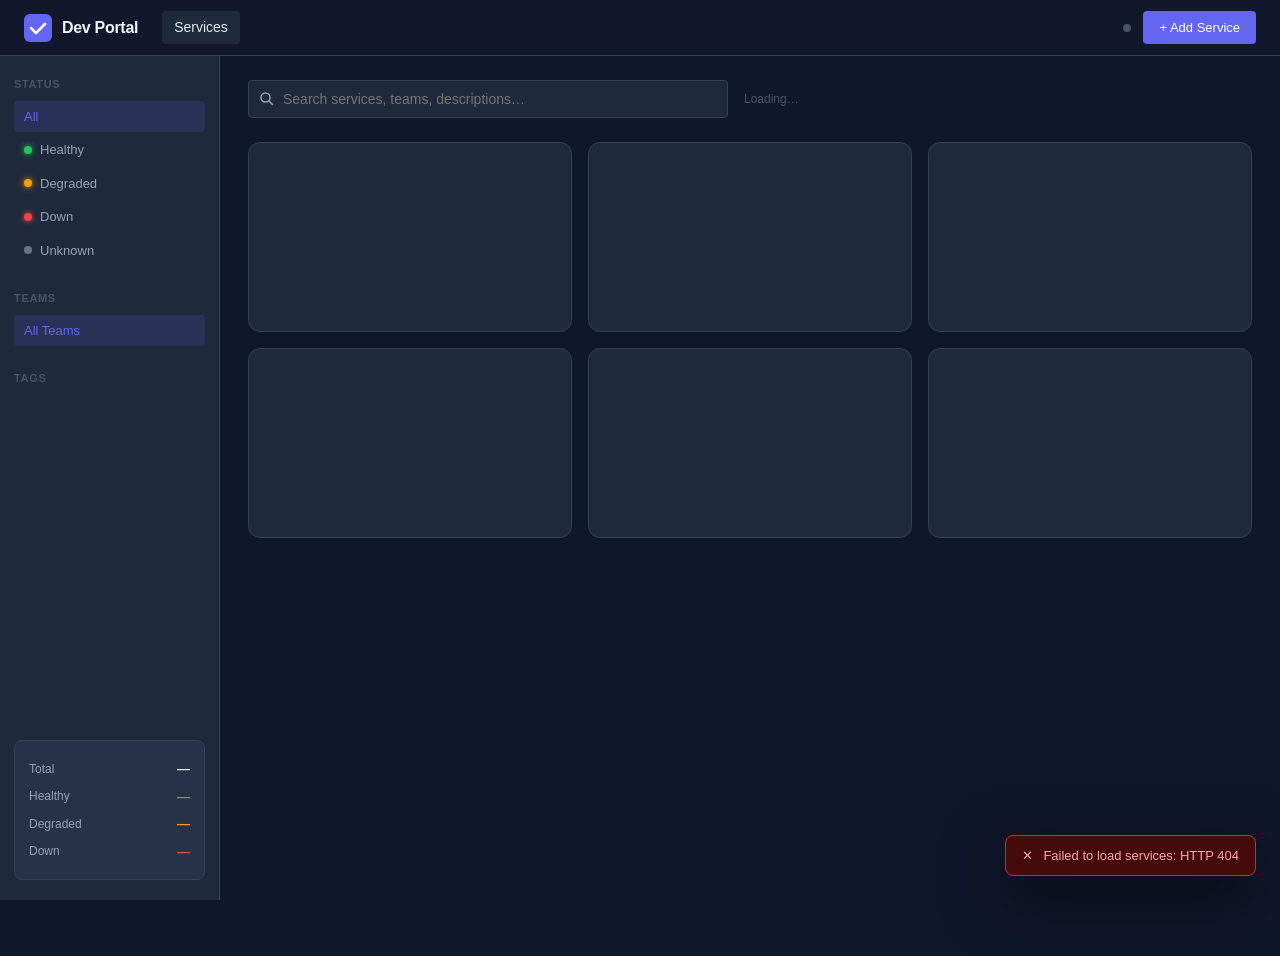
==== frontend/catalog.html @ 06fdc1d4 "feat: add product landing page, move catalog to /catalog - New index.html: full product landing page" ====
<!DOCTYPE html>
<html lang="en">
<head>
  <meta charset="UTF-8" />
  <meta name="viewport" content="width=device-width, initial-scale=1.0" />
  <title>Dev Portal</title>
  <link rel="stylesheet" href="style.css?v=1.0.1" />
</head>
<body>

  <!-- ======= TOP NAV ======= -->
  <header class="topnav">
    <div class="topnav-brand">
      <svg width="28" height="28" viewBox="0 0 28 28" fill="none" xmlns="http://www.w3.org/2000/svg" aria-hidden="true">
        <rect width="28" height="28" rx="6" fill="#6366f1"/>
        <path d="M7 14l5 5 9-9" stroke="#fff" stroke-width="2.5" stroke-linecap="round" stroke-linejoin="round"/>
      </svg>
      <span class="brand-name">Dev Portal</span>
    </div>
    <nav class="topnav-links">
      <a href="#" class="nav-link active">Services</a>
    </nav>
    <div class="topnav-actions">
      <span class="refresh-indicator" id="refreshIndicator" title="Auto-refresh every 30s"></span>
      <button class="btn btn-primary" id="addServiceBtn">+ Add Service</button>
    </div>
  </header>

  <!-- ======= MAIN LAYOUT ======= -->
  <main class="main-layout">

    <!-- SIDEBAR FILTERS -->
    <aside class="sidebar">
      <div class="sidebar-section">
        <h3 class="sidebar-heading">Status</h3>
        <div class="filter-group" id="statusFilters">
          <button class="filter-chip active" data-filter-type="status" data-value="">All</button>
          <button class="filter-chip" data-filter-type="status" data-value="healthy">
            <span class="dot dot-healthy"></span> Healthy
          </button>
          <button class="filter-chip" data-filter-type="status" data-value="degraded">
            <span class="dot dot-degraded"></span> Degraded
          </button>
          <button class="filter-chip" data-filter-type="status" data-value="down">
            <span class="dot dot-down"></span> Down
          </button>
          <button class="filter-chip" data-filter-type="status" data-value="unknown">
            <span class="dot dot-unknown"></span> Unknown
          </button>
        </div>
      </div>

      <div class="sidebar-section">
        <h3 class="sidebar-heading">Teams</h3>
        <div class="filter-group" id="teamFilters">
          <button class="filter-chip active" data-filter-type="team" data-value="">All Teams</button>
          <!-- populated by JS -->
        </div>
      </div>

      <div class="sidebar-section">
        <h3 class="sidebar-heading">Tags</h3>
        <div class="filter-group" id="tagFilters">
          <!-- populated by JS -->
        </div>
      </div>

      <div class="sidebar-stats" id="sidebarStats">
        <div class="stat-row"><span class="stat-label">Total</span><span class="stat-value" id="statTotal">—</span></div>
        <div class="stat-row"><span class="stat-label">Healthy</span><span class="stat-value healthy-text" id="statHealthy">—</span></div>
        <div class="stat-row"><span class="stat-label">Degraded</span><span class="stat-value degraded-text" id="statDegraded">—</span></div>
        <div class="stat-row"><span class="stat-label">Down</span><span class="stat-value down-text" id="statDown">—</span></div>
      </div>
    </aside>

    <!-- CONTENT AREA -->
    <div class="content-area">
      <div class="content-header">
        <div class="search-wrapper">
          <svg class="search-icon" width="16" height="16" viewBox="0 0 16 16" fill="none">
            <circle cx="6.5" cy="6.5" r="4.5" stroke="#9ca3af" stroke-width="1.5"/>
            <path d="M10.5 10.5l3 3" stroke="#9ca3af" stroke-width="1.5" stroke-linecap="round"/>
          </svg>
          <input type="text" id="searchInput" class="search-input" placeholder="Search services, teams, descriptions…" />
        </div>
        <div class="view-meta" id="viewMeta">Loading…</div>
      </div>

      <!-- CARDS GRID -->
      <div class="cards-grid" id="cardsGrid">
        <!-- skeleton while loading -->
        <div class="card-skeleton"></div>
        <div class="card-skeleton"></div>
        <div class="card-skeleton"></div>
        <div class="card-skeleton"></div>
        <div class="card-skeleton"></div>
        <div class="card-skeleton"></div>
      </div>

      <!-- EMPTY STATE -->
      <div class="empty-state hidden" id="emptyState">
        <svg width="48" height="48" viewBox="0 0 48 48" fill="none">
          <rect width="48" height="48" rx="12" fill="#1e293b"/>
          <path d="M16 32l8-16 8 16" stroke="#475569" stroke-width="2" stroke-linecap="round" stroke-linejoin="round"/>
          <circle cx="24" cy="20" r="2" fill="#475569"/>
        </svg>
        <h3>No services found</h3>
        <p id="emptyStateMsg">Try adjusting your search or filters.</p>
        <button class="btn btn-primary" id="emptyAddBtn">Add your first service</button>
      </div>
    </div>
  </main>

  <!-- ======= ADD / EDIT SERVICE MODAL ======= -->
  <div class="modal-overlay hidden" id="serviceModal" role="dialog" aria-modal="true" aria-labelledby="modalTitle">
    <div class="modal">
      <div class="modal-header">
        <h2 class="modal-title" id="modalTitle">Add Service</h2>
        <button class="modal-close" id="modalClose" aria-label="Close">&times;</button>
      </div>
      <form class="modal-form" id="serviceForm" novalidate>
        <input type="hidden" id="formServiceId" />

        <div class="form-row">
          <div class="form-group">
            <label for="formName">Name <span class="required">*</span></label>
            <input type="text" id="formName" name="name" required placeholder="my-service" />
          </div>
          <div class="form-group">
            <label for="formTeam">Team</label>
            <input type="text" id="formTeam" name="team" placeholder="Platform" />
          </div>
        </div>

        <div class="form-group">
          <label for="formDescription">Description</label>
          <textarea id="formDescription" name="description" rows="2" placeholder="What does this service do?"></textarea>
        </div>

        <div class="form-row">
          <div class="form-group">
            <label for="formStatus">Status</label>
            <select id="formStatus" name="status">
              <option value="unknown">Unknown</option>
              <option value="healthy">Healthy</option>
              <option value="degraded">Degraded</option>
              <option value="down">Down</option>
            </select>
          </div>
          <div class="form-group">
            <label for="formTags">Tags <span class="hint">(comma-separated)</span></label>
            <input type="text" id="formTags" name="tags" placeholder="api, critical, python" />
          </div>
        </div>

        <div class="form-group">
          <label for="formStatusUrl">Health Check URL</label>
          <input type="url" id="formStatusUrl" name="status_url" placeholder="https://my-service/health" />
        </div>

        <div class="form-row">
          <div class="form-group">
            <label for="formDocsUrl">Docs URL</label>
            <input type="url" id="formDocsUrl" name="docs_url" placeholder="https://docs.example.com/my-service" />
          </div>
          <div class="form-group">
            <label for="formGithubUrl">GitHub URL</label>
            <input type="url" id="formGithubUrl" name="github_url" placeholder="https://github.com/org/my-service" />
          </div>
        </div>

        <div class="form-group">
          <label for="formDashboardUrl">Dashboard URL</label>
          <input type="url" id="formDashboardUrl" name="dashboard_url" placeholder="https://grafana.example.com/d/..." />
        </div>

        <div class="modal-footer">
          <button type="button" class="btn btn-ghost" id="modalCancel">Cancel</button>
          <button type="button" class="btn btn-danger hidden" id="deleteServiceBtn">Delete</button>
          <button type="submit" class="btn btn-primary" id="saveServiceBtn">Save</button>
        </div>
      </form>
    </div>
  </div>

  <!-- ======= CONFIRM MODAL ======= -->
  <div class="modal-overlay hidden" id="confirmModal" role="dialog" aria-modal="true">
    <div class="modal modal-sm">
      <div class="modal-header">
        <h2 class="modal-title">Confirm Delete</h2>
        <button class="modal-close" id="confirmClose">&times;</button>
      </div>
      <div class="modal-body">
        <p id="confirmMsg">Are you sure you want to delete this service?</p>
      </div>
      <div class="modal-footer">
        <button class="btn btn-ghost" id="confirmCancel">Cancel</button>
        <button class="btn btn-danger" id="confirmOk">Delete</button>
      </div>
    </div>
  </div>

  <!-- ======= TOAST ======= -->
  <div class="toast-container" id="toastContainer"></div>

  <script src="app.js?v=1.0.1"></script>
</body>
</html>
---- frontend/style.css ----
/* =============================================
   Dev Portal — style.css  v1.0.0
   ============================================= */

/* ---- Reset & base ---- */
*, *::before, *::after { box-sizing: border-box; margin: 0; padding: 0; }

:root {
  --color-bg:           #0f172a;
  --color-surface:      #1e293b;
  --color-surface-2:    #263248;
  --color-border:       #334155;
  --color-text:         #e2e8f0;
  --color-text-muted:   #94a3b8;
  --color-text-faint:   #475569;
  --color-primary:      #6366f1;
  --color-primary-hover:#4f46e5;
  --color-danger:       #ef4444;
  --color-danger-hover: #dc2626;

  --color-healthy:      #22c55e;
  --color-degraded:     #f59e0b;
  --color-down:         #ef4444;
  --color-unknown:      #64748b;

  --radius-sm:  4px;
  --radius:     8px;
  --radius-lg:  12px;
  --shadow-card: 0 1px 3px rgba(0,0,0,0.4), 0 1px 2px rgba(0,0,0,0.3);
  --shadow-modal: 0 20px 60px rgba(0,0,0,0.6);
  --transition: 150ms ease;

  --topnav-h: 56px;
  --sidebar-w: 220px;
}

html, body {
  height: 100%;
  background: var(--color-bg);
  color: var(--color-text);
  font-family: -apple-system, BlinkMacSystemFont, "Segoe UI", Roboto, "Helvetica Neue", Arial, sans-serif;
  font-size: 14px;
  line-height: 1.5;
  -webkit-font-smoothing: antialiased;
}

a { color: var(--color-primary); text-decoration: none; }
a:hover { text-decoration: underline; }
button { cursor: pointer; font: inherit; border: none; background: none; }
input, textarea, select {
  font: inherit;
  background: var(--color-surface-2);
  color: var(--color-text);
  border: 1px solid var(--color-border);
  border-radius: var(--radius-sm);
  padding: 7px 10px;
  width: 100%;
  outline: none;
  transition: border-color var(--transition);
}
input:focus, textarea:focus, select:focus {
  border-color: var(--color-primary);
  box-shadow: 0 0 0 3px rgba(99,102,241,0.2);
}
textarea { resize: vertical; }
select { appearance: none; background-image: url("data:image/svg+xml,%3Csvg xmlns='http://www.w3.org/2000/svg' width='12' height='8' viewBox='0 0 12 8'%3E%3Cpath d='M1 1l5 5 5-5' stroke='%2394a3b8' stroke-width='1.5' fill='none' stroke-linecap='round'/%3E%3C/svg%3E"); background-repeat: no-repeat; background-position: right 10px center; padding-right: 28px; }

/* ===================== TOP NAV ===================== */
.topnav {
  position: fixed;
  top: 0; left: 0; right: 0;
  height: var(--topnav-h);
  background: #12172b;
  border-bottom: 1px solid var(--color-border);
  display: flex;
  align-items: center;
  padding: 0 24px;
  gap: 24px;
  z-index: 100;
  backdrop-filter: blur(8px);
}

.topnav-brand { display: flex; align-items: center; gap: 10px; flex-shrink: 0; }
.brand-name { font-size: 16px; font-weight: 700; letter-spacing: -0.3px; color: #f1f5f9; }

.topnav-links { display: flex; gap: 4px; flex: 1; }
.nav-link {
  padding: 6px 12px;
  border-radius: var(--radius-sm);
  color: var(--color-text-muted);
  font-weight: 500;
  transition: color var(--transition), background var(--transition);
}
.nav-link:hover, .nav-link.active {
  color: var(--color-text);
  background: var(--color-surface);
  text-decoration: none;
}

.topnav-actions { display: flex; align-items: center; gap: 12px; }

.refresh-indicator {
  display: inline-block;
  width: 8px; height: 8px;
  border-radius: 50%;
  background: var(--color-text-faint);
  transition: background 0.5s;
}
.refresh-indicator.refreshing {
  background: var(--color-primary);
  animation: pulse 1s ease infinite;
}
@keyframes pulse { 0%,100% { opacity:1; } 50% { opacity:0.4; } }

/* ===================== BUTTONS ===================== */
.btn {
  display: inline-flex;
  align-items: center;
  gap: 6px;
  padding: 7px 16px;
  border-radius: var(--radius-sm);
  font-weight: 500;
  font-size: 13px;
  transition: background var(--transition), opacity var(--transition);
  white-space: nowrap;
}
.btn-primary {
  background: var(--color-primary);
  color: #fff;
}
.btn-primary:hover { background: var(--color-primary-hover); }
.btn-danger {
  background: var(--color-danger);
  color: #fff;
}
.btn-danger:hover { background: var(--color-danger-hover); }
.btn-ghost {
  background: var(--color-surface-2);
  color: var(--color-text-muted);
  border: 1px solid var(--color-border);
}
.btn-ghost:hover { background: var(--color-surface); color: var(--color-text); }
.btn:disabled { opacity: 0.5; cursor: not-allowed; }

/* ===================== LAYOUT ===================== */
.main-layout {
  display: flex;
  margin-top: var(--topnav-h);
  min-height: calc(100vh - var(--topnav-h));
}

/* ===================== SIDEBAR ===================== */
.sidebar {
  width: var(--sidebar-w);
  flex-shrink: 0;
  background: var(--color-surface);
  border-right: 1px solid var(--color-border);
  padding: 20px 14px;
  display: flex;
  flex-direction: column;
  gap: 24px;
  position: sticky;
  top: var(--topnav-h);
  height: calc(100vh - var(--topnav-h));
  overflow-y: auto;
}

.sidebar-heading {
  font-size: 11px;
  font-weight: 600;
  text-transform: uppercase;
  letter-spacing: 0.06em;
  color: var(--color-text-faint);
  margin-bottom: 8px;
}

.filter-group {
  display: flex;
  flex-direction: column;
  gap: 2px;
}

.filter-chip {
  display: flex;
  align-items: center;
  gap: 8px;
  padding: 6px 10px;
  border-radius: var(--radius-sm);
  color: var(--color-text-muted);
  font-size: 13px;
  font-weight: 500;
  transition: background var(--transition), color var(--transition);
  text-align: left;
}
.filter-chip:hover { background: var(--color-surface-2); color: var(--color-text); }
.filter-chip.active { background: rgba(99,102,241,0.15); color: var(--color-primary); }

.dot {
  display: inline-block;
  width: 8px; height: 8px;
  border-radius: 50%;
  flex-shrink: 0;
}
.dot-healthy   { background: var(--color-healthy); box-shadow: 0 0 6px var(--color-healthy); }
.dot-degraded  { background: var(--color-degraded); box-shadow: 0 0 6px var(--color-degraded); }
.dot-down      { background: var(--color-down); box-shadow: 0 0 6px var(--color-down); }
.dot-unknown   { background: var(--color-unknown); }

/* Sidebar stats */
.sidebar-stats {
  margin-top: auto;
  padding: 14px;
  background: var(--color-surface-2);
  border-radius: var(--radius);
  border: 1px solid var(--color-border);
}
.stat-row {
  display: flex;
  justify-content: space-between;
  align-items: center;
  padding: 4px 0;
}
.stat-label { color: var(--color-text-muted); font-size: 12px; }
.stat-value { font-weight: 600; font-size: 13px; }
.healthy-text  { color: var(--color-healthy); }
.degraded-text { color: var(--color-degraded); }
.down-text     { color: var(--color-down); }

/* ===================== CONTENT AREA ===================== */
.content-area {
  flex: 1;
  padding: 24px 28px;
  min-width: 0;
}

.content-header {
  display: flex;
  align-items: center;
  gap: 16px;
  margin-bottom: 24px;
}

.search-wrapper {
  position: relative;
  flex: 1;
  max-width: 480px;
}
.search-icon {
  position: absolute;
  left: 11px; top: 50%;
  transform: translateY(-50%);
  pointer-events: none;
}
.search-input {
  padding-left: 34px;
  height: 38px;
  background: var(--color-surface);
  border-color: var(--color-border);
}

.view-meta {
  font-size: 12px;
  color: var(--color-text-faint);
  white-space: nowrap;
}

/* ===================== CARDS GRID ===================== */
.cards-grid {
  display: grid;
  grid-template-columns: repeat(auto-fill, minmax(300px, 1fr));
  gap: 16px;
}

/* ---- Service card ---- */
.service-card {
  background: var(--color-surface);
  border: 1px solid var(--color-border);
  border-radius: var(--radius-lg);
  padding: 18px 20px;
  display: flex;
  flex-direction: column;
  gap: 10px;
  transition: border-color var(--transition), box-shadow var(--transition), transform var(--transition);
  cursor: pointer;
}
.service-card:hover {
  border-color: var(--color-primary);
  box-shadow: 0 0 0 1px var(--color-primary), var(--shadow-card);
  transform: translateY(-1px);
}

.card-header {
  display: flex;
  align-items: flex-start;
  justify-content: space-between;
  gap: 8px;
}
.card-name {
  font-size: 15px;
  font-weight: 700;
  color: #f1f5f9;
  line-height: 1.3;
}
.card-team {
  font-size: 11px;
  color: var(--color-text-faint);
  margin-top: 2px;
}

.status-badge {
  display: inline-flex;
  align-items: center;
  gap: 5px;
  padding: 3px 9px;
  border-radius: 20px;
  font-size: 11px;
  font-weight: 600;
  text-transform: uppercase;
  letter-spacing: 0.04em;
  flex-shrink: 0;
}
.status-badge.healthy  { background: rgba(34,197,94,0.12);  color: var(--color-healthy); }
.status-badge.degraded { background: rgba(245,158,11,0.12); color: var(--color-degraded); }
.status-badge.down     { background: rgba(239,68,68,0.12);  color: var(--color-down); }
.status-badge.unknown  { background: rgba(100,116,139,0.12);color: var(--color-unknown); }

.card-description {
  font-size: 13px;
  color: var(--color-text-muted);
  line-height: 1.5;
  display: -webkit-box;
  -webkit-line-clamp: 2;
  -webkit-box-orient: vertical;
  overflow: hidden;
}

.card-tags {
  display: flex;
  flex-wrap: wrap;
  gap: 5px;
}
.tag-chip {
  padding: 2px 8px;
  background: rgba(99,102,241,0.12);
  color: #a5b4fc;
  border-radius: 3px;
  font-size: 11px;
  font-weight: 500;
  cursor: pointer;
  transition: background var(--transition);
  border: none;
  font-family: inherit;
}
.tag-chip:hover { background: rgba(99,102,241,0.25); }

.card-links {
  display: flex;
  gap: 6px;
  flex-wrap: wrap;
}
.card-link-btn {
  display: inline-flex;
  align-items: center;
  gap: 5px;
  padding: 4px 9px;
  background: var(--color-surface-2);
  border: 1px solid var(--color-border);
  border-radius: var(--radius-sm);
  color: var(--color-text-muted);
  font-size: 11px;
  font-weight: 500;
  text-decoration: none;
  transition: color var(--transition), border-color var(--transition), background var(--transition);
}
.card-link-btn:hover {
  color: var(--color-text);
  border-color: var(--color-text-faint);
  background: var(--color-surface);
  text-decoration: none;
}

.card-footer {
  display: flex;
  align-items: center;
  justify-content: space-between;
  margin-top: 2px;
}
.card-checked-at {
  font-size: 11px;
  color: var(--color-text-faint);
}
.card-check-btn {
  padding: 3px 9px;
  font-size: 11px;
  background: var(--color-surface-2);
  border: 1px solid var(--color-border);
  border-radius: var(--radius-sm);
  color: var(--color-text-muted);
  font-weight: 500;
  transition: color var(--transition), border-color var(--transition);
}
.card-check-btn:hover { color: var(--color-primary); border-color: var(--color-primary); }
.card-check-btn:disabled { opacity: 0.4; cursor: not-allowed; }

/* Skeleton */
.card-skeleton {
  background: var(--color-surface);
  border: 1px solid var(--color-border);
  border-radius: var(--radius-lg);
  height: 190px;
  animation: shimmer 1.4s infinite linear;
  background: linear-gradient(90deg, var(--color-surface) 25%, var(--color-surface-2) 50%, var(--color-surface) 75%);
  background-size: 400% 100%;
}
@keyframes shimmer { to { background-position: -400% 0; } }

/* Empty state */
.empty-state {
  display: flex;
  flex-direction: column;
  align-items: center;
  gap: 12px;
  padding: 80px 20px;
  text-align: center;
}
.empty-state h3 { font-size: 17px; color: var(--color-text); }
.empty-state p  { color: var(--color-text-muted); max-width: 340px; }

/* ===================== MODALS ===================== */
.modal-overlay {
  position: fixed;
  inset: 0;
  background: rgba(0,0,0,0.65);
  backdrop-filter: blur(4px);
  display: flex;
  align-items: center;
  justify-content: center;
  z-index: 200;
  padding: 20px;
  animation: fadeIn 0.15s ease;
}
@keyframes fadeIn { from { opacity: 0; } to { opacity: 1; } }

.modal {
  background: var(--color-surface);
  border: 1px solid var(--color-border);
  border-radius: var(--radius-lg);
  width: 100%;
  max-width: 600px;
  max-height: 90vh;
  overflow-y: auto;
  box-shadow: var(--shadow-modal);
  animation: slideUp 0.18s ease;
}
.modal-sm { max-width: 400px; }
@keyframes slideUp { from { transform: translateY(12px); opacity: 0; } to { transform: translateY(0); opacity: 1; } }

.modal-header {
  display: flex;
  align-items: center;
  justify-content: space-between;
  padding: 18px 22px 14px;
  border-bottom: 1px solid var(--color-border);
}
.modal-title { font-size: 16px; font-weight: 700; color: #f1f5f9; }
.modal-close {
  width: 28px; height: 28px;
  border-radius: var(--radius-sm);
  color: var(--color-text-muted);
  font-size: 18px;
  line-height: 1;
  display: flex; align-items: center; justify-content: center;
  transition: background var(--transition), color var(--transition);
}
.modal-close:hover { background: var(--color-surface-2); color: var(--color-text); }

.modal-form, .modal-body { padding: 20px 22px; display: flex; flex-direction: column; gap: 14px; }
.modal-body { padding-top: 16px; }
.modal-body p { color: var(--color-text-muted); }

.modal-footer {
  display: flex;
  align-items: center;
  justify-content: flex-end;
  gap: 8px;
  padding: 14px 22px 18px;
  border-top: 1px solid var(--color-border);
}
/* Push delete button to the left */
.modal-footer .btn-danger:not(.hidden) { margin-right: auto; }

.form-row { display: grid; grid-template-columns: 1fr 1fr; gap: 14px; }
.form-group { display: flex; flex-direction: column; gap: 5px; }
.form-group label { font-size: 12px; font-weight: 600; color: var(--color-text-muted); }
.required { color: var(--color-danger); }
.hint { font-weight: 400; color: var(--color-text-faint); }

/* ===================== TOAST ===================== */
.toast-container {
  position: fixed;
  bottom: 24px; right: 24px;
  display: flex;
  flex-direction: column;
  gap: 8px;
  z-index: 999;
}
.toast {
  display: flex;
  align-items: center;
  gap: 10px;
  padding: 10px 16px;
  border-radius: var(--radius);
  font-size: 13px;
  font-weight: 500;
  min-width: 240px;
  max-width: 360px;
  box-shadow: var(--shadow-modal);
  animation: slideInRight 0.2s ease;
}
@keyframes slideInRight { from { transform: translateX(24px); opacity: 0; } to { transform: translateX(0); opacity: 1; } }
.toast.success { background: #14532d; border: 1px solid #16a34a; color: #86efac; }
.toast.error   { background: #450a0a; border: 1px solid #dc2626; color: #fca5a5; }
.toast.info    { background: #1e1b4b; border: 1px solid #6366f1; color: #a5b4fc; }

/* ===================== UTILITIES ===================== */
.hidden { display: none !important; }

/* ===================== RESPONSIVE ===================== */
@media (max-width: 900px) {
  .sidebar { display: none; }
  .content-area { padding: 16px; }
  .form-row { grid-template-columns: 1fr; }
}
@media (max-width: 600px) {
  .topnav { padding: 0 14px; }
  .cards-grid { grid-template-columns: 1fr; }
  .content-header { flex-direction: column; align-items: stretch; }
  .search-wrapper { max-width: 100%; }
}


/* =======================================================
   LANDING PAGE STYLES  (prefixed .landing-*)
   All sections below are exclusively for index.html.
   Catalog app styles above are untouched.
   ======================================================= */

/* ---- Landing base ---- */
.landing-body {
  background: var(--color-bg);
  color: var(--color-text);
  overflow-x: hidden;
}

/* ---- Layout container ---- */
.landing-container {
  max-width: 1120px;
  margin: 0 auto;
  padding: 0 24px;
}
.landing-container-narrow {
  max-width: 860px;
}

/* ===================== LANDING NAV ===================== */
.landing-nav {
  position: fixed;
  top: 0; left: 0; right: 0;
  z-index: 100;
  padding: 0 24px;
  background: rgba(15, 23, 42, 0.7);
  backdrop-filter: blur(16px);
  -webkit-backdrop-filter: blur(16px);
  border-bottom: 1px solid transparent;
  transition: border-color 0.3s ease, background 0.3s ease, box-shadow 0.3s ease;
}
.landing-nav-scrolled {
  background: rgba(15, 23, 42, 0.92);
  border-bottom-color: var(--color-border);
  box-shadow: 0 1px 24px rgba(0,0,0,0.35);
}
.landing-nav-inner {
  max-width: 1120px;
  margin: 0 auto;
  height: 64px;
  display: flex;
  align-items: center;
  gap: 32px;
}

.landing-nav-brand {
  display: flex;
  align-items: center;
  gap: 10px;
  flex-shrink: 0;
  text-decoration: none;
}
.landing-nav-brand:hover { text-decoration: none; }
.landing-brand-name {
  font-size: 16px;
  font-weight: 700;
  letter-spacing: -0.3px;
  color: #f1f5f9;
}

.landing-nav-links {
  display: flex;
  gap: 4px;
  flex: 1;
}
.landing-nav-link {
  padding: 6px 14px;
  border-radius: var(--radius-sm);
  color: var(--color-text-muted);
  font-weight: 500;
  font-size: 14px;
  text-decoration: none;
  transition: color var(--transition), background var(--transition);
}
.landing-nav-link:hover {
  color: var(--color-text);
  background: rgba(255,255,255,0.06);
  text-decoration: none;
}

.landing-nav-actions {
  display: flex;
  align-items: center;
  gap: 10px;
  flex-shrink: 0;
}

/* Hamburger */
.landing-nav-hamburger {
  display: none;
  flex-direction: column;
  justify-content: center;
  gap: 5px;
  width: 36px; height: 36px;
  padding: 6px;
  border-radius: var(--radius-sm);
  flex-shrink: 0;
  transition: background var(--transition);
}
.landing-nav-hamburger:hover { background: rgba(255,255,255,0.06); }
.landing-nav-hamburger span {
  display: block;
  width: 100%; height: 2px;
  background: var(--color-text-muted);
  border-radius: 2px;
  transition: transform 0.25s ease, opacity 0.25s ease;
  transform-origin: center;
}
.landing-nav-hamburger.is-open span:nth-child(1) { transform: translateY(7px) rotate(45deg); }
.landing-nav-hamburger.is-open span:nth-child(2) { opacity: 0; transform: scaleX(0); }
.landing-nav-hamburger.is-open span:nth-child(3) { transform: translateY(-7px) rotate(-45deg); }

/* ===================== LANDING BUTTONS ===================== */
.landing-btn {
  display: inline-flex;
  align-items: center;
  gap: 8px;
  padding: 9px 20px;
  border-radius: var(--radius);
  font-weight: 600;
  font-size: 14px;
  text-decoration: none;
  transition: background 0.2s ease, color 0.2s ease, border-color 0.2s ease, transform 0.15s ease, box-shadow 0.2s ease;
  cursor: pointer;
  border: none;
  white-space: nowrap;
  line-height: 1;
}
.landing-btn:hover { text-decoration: none; }
.landing-btn:active { transform: translateY(1px); }

.landing-btn-primary {
  background: linear-gradient(135deg, #6366f1 0%, #8b5cf6 100%);
  color: #fff;
  box-shadow: 0 0 0 0 rgba(99,102,241,0);
}
.landing-btn-primary:hover {
  background: linear-gradient(135deg, #4f46e5 0%, #7c3aed 100%);
  box-shadow: 0 4px 24px rgba(99,102,241,0.4);
  color: #fff;
}

.landing-btn-ghost {
  background: transparent;
  color: var(--color-text-muted);
  border: 1px solid var(--color-border);
}
.landing-btn-ghost:hover {
  background: rgba(255,255,255,0.05);
  color: var(--color-text);
  border-color: #4b5563;
}

.landing-btn-lg {
  padding: 13px 28px;
  font-size: 15px;
  border-radius: var(--radius-lg);
}

.landing-btn-full { width: 100%; justify-content: center; }

/* ===================== HERO ===================== */
.landing-hero {
  position: relative;
  min-height: 100vh;
  display: flex;
  align-items: center;
  padding: 120px 0 80px;
  overflow: hidden;
}

/* Animated orb background */
.landing-hero-bg {
  position: absolute;
  inset: 0;
  pointer-events: none;
  overflow: hidden;
}
.landing-hero-orb {
  position: absolute;
  border-radius: 50%;
  filter: blur(80px);
  opacity: 0.35;
  animation: orbFloat 14s ease-in-out infinite;
}
.landing-hero-orb-1 {
  width: 600px; height: 600px;
  background: radial-gradient(circle, #6366f1 0%, transparent 70%);
  top: -200px; left: -150px;
  animation-duration: 16s;
}
.landing-hero-orb-2 {
  width: 500px; height: 500px;
  background: radial-gradient(circle, #8b5cf6 0%, transparent 70%);
  top: 100px; right: -100px;
  animation-duration: 20s;
  animation-delay: -5s;
}
.landing-hero-orb-3 {
  width: 400px; height: 400px;
  background: radial-gradient(circle, #06b6d4 0%, transparent 70%);
  bottom: -100px; left: 40%;
  animation-duration: 18s;
  animation-delay: -9s;
  opacity: 0.2;
}
@keyframes orbFloat {
  0%, 100% { transform: translate(0, 0) scale(1); }
  33%       { transform: translate(30px, -40px) scale(1.05); }
  66%       { transform: translate(-20px, 25px) scale(0.96); }
}

.landing-hero-content {
  position: relative;
  z-index: 1;
  display: flex;
  flex-direction: column;
  align-items: center;
  text-align: center;
  gap: 28px;
  width: 100%;
}

.landing-hero-badge {
  display: inline-flex;
  align-items: center;
  gap: 8px;
  padding: 6px 16px 6px 10px;
  background: rgba(99,102,241,0.12);
  border: 1px solid rgba(99,102,241,0.3);
  border-radius: 100px;
  font-size: 13px;
  font-weight: 500;
  color: #a5b4fc;
}
.landing-badge-dot {
  width: 7px; height: 7px;
  border-radius: 50%;
  background: #6366f1;
  box-shadow: 0 0 8px #6366f1;
  animation: badgePulse 2s ease infinite;
}
@keyframes badgePulse {
  0%, 100% { box-shadow: 0 0 4px #6366f1; }
  50%       { box-shadow: 0 0 12px #6366f1, 0 0 20px rgba(99,102,241,0.4); }
}

.landing-hero-heading {
  font-size: clamp(40px, 7vw, 76px);
  font-weight: 800;
  letter-spacing: -0.04em;
  line-height: 1.06;
  color: #f8fafc;
  max-width: 800px;
}
.landing-heading-gradient {
  background: linear-gradient(135deg, #6366f1 0%, #8b5cf6 40%, #06b6d4 100%);
  -webkit-background-clip: text;
  background-clip: text;
  -webkit-text-fill-color: transparent;
}

.landing-hero-subtext {
  font-size: clamp(15px, 2.2vw, 19px);
  color: var(--color-text-muted);
  max-width: 580px;
  line-height: 1.65;
}

.landing-hero-ctas {
  display: flex;
  gap: 14px;
  flex-wrap: wrap;
  justify-content: center;
}

/* ---- Browser mockup ---- */
.landing-mockup-wrap {
  position: relative;
  width: 100%;
  max-width: 900px;
  margin-top: 20px;
  animation: mockupFloat 6s ease-in-out infinite;
}
@keyframes mockupFloat {
  0%, 100% { transform: translateY(0); }
  50%       { transform: translateY(-10px); }
}

.landing-mockup-glow {
  position: absolute;
  inset: -40px -60px;
  background: radial-gradient(ellipse at 50% 50%, rgba(99,102,241,0.22) 0%, transparent 70%);
  pointer-events: none;
  z-index: 0;
}

.landing-browser {
  position: relative;
  z-index: 1;
  background: var(--color-surface);
  border: 1px solid var(--color-border);
  border-radius: 12px;
  overflow: hidden;
  box-shadow: 0 32px 80px rgba(0,0,0,0.6), 0 0 0 1px rgba(255,255,255,0.06);
}

.landing-browser-chrome {
  display: flex;
  align-items: center;
  gap: 10px;
  padding: 10px 16px;
  background: #12172b;
  border-bottom: 1px solid var(--color-border);
}
.landing-browser-dots { display: flex; gap: 6px; }
.browser-dot {
  width: 10px; height: 10px;
  border-radius: 50%;
}
.browser-dot-red   { background: #ff5f57; }
.browser-dot-amber { background: #febc2e; }
.browser-dot-green { background: #28c840; }

.landing-browser-url {
  display: flex;
  align-items: center;
  gap: 6px;
  flex: 1;
  background: rgba(255,255,255,0.05);
  border: 1px solid var(--color-border);
  border-radius: 6px;
  padding: 4px 10px;
  font-size: 11px;
  color: var(--color-text-faint);
  max-width: 360px;
  margin: 0 auto;
  white-space: nowrap;
  overflow: hidden;
  text-overflow: ellipsis;
}

.landing-browser-body { padding: 0; }

/* ---- Mock app inside browser ---- */
.mock-topnav {
  display: flex;
  align-items: center;
  justify-content: space-between;
  padding: 8px 14px;
  background: #12172b;
  border-bottom: 1px solid var(--color-border);
  gap: 12px;
}
.mock-topnav-brand { display: flex; align-items: center; gap: 8px; }
.mock-logo-sq {
  width: 18px; height: 18px;
  border-radius: 4px;
  background: #6366f1;
  flex-shrink: 0;
}
.mock-brand-label { font-size: 12px; font-weight: 700; color: #f1f5f9; }
.mock-topnav-right { display: flex; align-items: center; gap: 10px; }
.mock-refresh-dot {
  width: 6px; height: 6px;
  border-radius: 50%;
  background: var(--color-text-faint);
}
.mock-btn-sm {
  padding: 3px 10px;
  background: #6366f1;
  color: #fff;
  border-radius: 4px;
  font-size: 10px;
  font-weight: 600;
}

.mock-layout {
  display: flex;
  min-height: 320px;
}
.mock-sidebar {
  width: 130px;
  flex-shrink: 0;
  background: var(--color-surface);
  border-right: 1px solid var(--color-border);
  padding: 10px 8px;
  display: flex;
  flex-direction: column;
  gap: 2px;
}
.mock-sidebar-heading {
  font-size: 9px;
  font-weight: 700;
  text-transform: uppercase;
  letter-spacing: 0.08em;
  color: var(--color-text-faint);
  margin: 4px 4px 6px;
}
.mock-filter {
  display: flex;
  align-items: center;
  gap: 5px;
  padding: 4px 6px;
  border-radius: 4px;
  font-size: 10px;
  color: var(--color-text-muted);
}
.mock-filter-active {
  background: rgba(99,102,241,0.15);
  color: var(--color-primary);
}
.mock-dot {
  width: 6px; height: 6px;
  border-radius: 50%;
  flex-shrink: 0;
}
.mock-dot-green { background: var(--color-healthy); box-shadow: 0 0 4px var(--color-healthy); }
.mock-dot-amber { background: var(--color-degraded); box-shadow: 0 0 4px var(--color-degraded); }
.mock-dot-red   { background: var(--color-down); box-shadow: 0 0 4px var(--color-down); }

.mock-stats {
  margin-top: auto;
  padding: 8px 6px;
  background: var(--color-surface-2);
  border-radius: 6px;
  border: 1px solid var(--color-border);
  display: flex;
  flex-direction: column;
  gap: 3px;
}
.mock-stat-row {
  display: flex;
  justify-content: space-between;
  font-size: 9px;
  color: var(--color-text-muted);
}
.mock-stat-val { font-weight: 700; color: var(--color-text); }
.mock-stat-green { color: var(--color-healthy); }
.mock-stat-amber { color: var(--color-degraded); }
.mock-stat-red   { color: var(--color-down); }

.mock-content {
  flex: 1;
  padding: 10px 12px;
  min-width: 0;
  overflow: hidden;
}
.mock-search-bar {
  height: 26px;
  background: var(--color-surface-2);
  border: 1px solid var(--color-border);
  border-radius: 6px;
  margin-bottom: 10px;
  max-width: 300px;
}

.mock-cards-grid {
  display: grid;
  grid-template-columns: repeat(3, 1fr);
  gap: 8px;
}

.mock-card {
  background: #263248;
  border: 1px solid var(--color-border);
  border-radius: 8px;
  padding: 10px 10px 8px;
  display: flex;
  flex-direction: column;
  gap: 6px;
}
.mock-card-header {
  display: flex;
  align-items: flex-start;
  justify-content: space-between;
  gap: 4px;
}
.mock-card-name { font-size: 10px; font-weight: 700; color: #f1f5f9; line-height: 1.2; }
.mock-card-team { font-size: 9px; color: var(--color-text-faint); margin-top: 1px; }
.mock-card-desc {
  font-size: 9px;
  color: var(--color-text-muted);
  line-height: 1.4;
  display: -webkit-box;
  -webkit-line-clamp: 2;
  -webkit-box-orient: vertical;
  overflow: hidden;
}

.mock-badge {
  padding: 2px 5px;
  border-radius: 10px;
  font-size: 8px;
  font-weight: 700;
  text-transform: uppercase;
  letter-spacing: 0.04em;
  white-space: nowrap;
  flex-shrink: 0;
}
.mock-badge-healthy  { background: rgba(34,197,94,0.15);  color: var(--color-healthy); }
.mock-badge-degraded { background: rgba(245,158,11,0.15); color: var(--color-degraded); }
.mock-badge-down     { background: rgba(239,68,68,0.15);  color: var(--color-down); }

.mock-card-tags { display: flex; gap: 3px; flex-wrap: wrap; }
.mock-tag {
  padding: 1px 5px;
  background: rgba(99,102,241,0.15);
  color: #a5b4fc;
  border-radius: 3px;
  font-size: 8px;
  font-weight: 500;
}

.mock-card-links { display: flex; gap: 3px; flex-wrap: wrap; }
.mock-link-btn {
  padding: 2px 5px;
  background: var(--color-surface);
  border: 1px solid var(--color-border);
  border-radius: 3px;
  font-size: 8px;
  color: var(--color-text-muted);
}

/* ===================== STATS BAR ===================== */
.landing-stats-bar {
  padding: 40px 0;
  border-top: 1px solid var(--color-border);
  border-bottom: 1px solid var(--color-border);
  background: rgba(30, 41, 59, 0.5);
}
.landing-stats-label {
  text-align: center;
  font-size: 12px;
  font-weight: 600;
  text-transform: uppercase;
  letter-spacing: 0.1em;
  color: var(--color-text-faint);
  margin-bottom: 28px;
}
.landing-stats-grid {
  display: flex;
  align-items: center;
  justify-content: center;
  gap: 0;
  flex-wrap: wrap;
}
.landing-stat {
  display: flex;
  flex-direction: column;
  align-items: center;
  gap: 4px;
  padding: 0 40px;
}
.landing-stat-value {
  font-size: 32px;
  font-weight: 800;
  letter-spacing: -0.03em;
  background: linear-gradient(135deg, #e2e8f0 0%, #94a3b8 100%);
  -webkit-background-clip: text;
  background-clip: text;
  -webkit-text-fill-color: transparent;
}
.landing-stat-desc {
  font-size: 12px;
  color: var(--color-text-faint);
  text-align: center;
  max-width: 140px;
}
.landing-stat-divider {
  width: 1px;
  height: 44px;
  background: var(--color-border);
  flex-shrink: 0;
}

/* ===================== SECTION SHARED ===================== */
.landing-section {
  padding: 96px 0;
}
.landing-section-alt {
  background: rgba(30, 41, 59, 0.4);
  border-top: 1px solid var(--color-border);
  border-bottom: 1px solid var(--color-border);
}

.landing-section-header {
  text-align: center;
  margin-bottom: 56px;
  display: flex;
  flex-direction: column;
  align-items: center;
  gap: 14px;
}
.landing-section-eyebrow {
  font-size: 12px;
  font-weight: 700;
  text-transform: uppercase;
  letter-spacing: 0.12em;
  color: var(--color-primary);
}
.landing-section-heading {
  font-size: clamp(28px, 4vw, 42px);
  font-weight: 800;
  letter-spacing: -0.03em;
  line-height: 1.15;
  color: #f8fafc;
}
.landing-section-subtext {
  font-size: 16px;
  color: var(--color-text-muted);
  max-width: 500px;
  line-height: 1.6;
}

/* ===================== FEATURES GRID ===================== */
.landing-features-grid {
  display: grid;
  grid-template-columns: repeat(3, 1fr);
  gap: 20px;
}

.landing-feature-card {
  background: var(--color-surface);
  border: 1px solid var(--color-border);
  border-radius: var(--radius-lg);
  padding: 28px 26px;
  display: flex;
  flex-direction: column;
  gap: 14px;
  transition: border-color 0.25s ease, transform 0.25s ease, box-shadow 0.25s ease;
}
.landing-feature-card:hover {
  border-color: rgba(99,102,241,0.5);
  transform: translateY(-4px);
  box-shadow: 0 12px 40px rgba(0,0,0,0.3), 0 0 0 1px rgba(99,102,241,0.2);
}

.landing-feature-icon {
  width: 46px; height: 46px;
  border-radius: 10px;
  display: flex;
  align-items: center;
  justify-content: center;
  flex-shrink: 0;
}
.landing-icon-indigo { background: rgba(99,102,241,0.15); color: #818cf8; }
.landing-icon-green  { background: rgba(34,197,94,0.12);  color: #4ade80; }
.landing-icon-violet { background: rgba(139,92,246,0.15); color: #c084fc; }
.landing-icon-cyan   { background: rgba(6,182,212,0.12);  color: #22d3ee; }
.landing-icon-amber  { background: rgba(245,158,11,0.12); color: #fbbf24; }
.landing-icon-rose   { background: rgba(244,63,94,0.12);  color: #fb7185; }

.landing-feature-title {
  font-size: 16px;
  font-weight: 700;
  color: #f1f5f9;
}
.landing-feature-desc {
  font-size: 14px;
  color: var(--color-text-muted);
  line-height: 1.65;
}

/* ===================== HOW IT WORKS STEPS ===================== */
.landing-steps {
  display: flex;
  flex-direction: column;
  align-items: center;
  gap: 0;
  max-width: 700px;
  margin: 0 auto;
}

.landing-step {
  display: grid;
  grid-template-columns: 80px 1fr;
  gap: 24px;
  width: 100%;
  align-items: start;
}

.landing-step-number {
  font-size: 48px;
  font-weight: 900;
  letter-spacing: -0.04em;
  color: rgba(99,102,241,0.18);
  line-height: 1;
  text-align: right;
  padding-top: 4px;
  font-variant-numeric: tabular-nums;
}

.landing-step-content {
  padding-bottom: 8px;
}

.landing-step-icon {
  width: 44px; height: 44px;
  background: rgba(99,102,241,0.12);
  border: 1px solid rgba(99,102,241,0.25);
  border-radius: 10px;
  display: flex;
  align-items: center;
  justify-content: center;
  color: #818cf8;
  margin-bottom: 14px;
}

.landing-step-title {
  font-size: 20px;
  font-weight: 700;
  color: #f1f5f9;
  margin-bottom: 8px;
}
.landing-step-desc {
  font-size: 15px;
  color: var(--color-text-muted);
  line-height: 1.7;
}

.landing-step-connector {
  display: flex;
  justify-content: center;
  margin-left: 64px;
  width: 100%;
  padding: 8px 0;
}

/* ===================== COMPARISON TABLE ===================== */
.landing-comparison-table {
  background: var(--color-surface);
  border: 1px solid var(--color-border);
  border-radius: var(--radius-lg);
  overflow: hidden;
}

.landing-comparison-header {
  display: grid;
  grid-template-columns: 1fr 1fr 1fr;
  background: #12172b;
  border-bottom: 1px solid var(--color-border);
}
.landing-comp-col-label {
  padding: 14px 20px;
  font-size: 11px;
  font-weight: 700;
  text-transform: uppercase;
  letter-spacing: 0.08em;
  color: var(--color-text-faint);
}
.landing-comp-col {
  padding: 14px 20px;
  display: flex;
  align-items: center;
}
.landing-comp-product-label {
  display: flex;
  align-items: center;
  gap: 7px;
  font-size: 13px;
  font-weight: 700;
  color: var(--color-text-muted);
}
.landing-comp-ours { color: #a5b4fc; }

.landing-comparison-row {
  display: grid;
  grid-template-columns: 1fr 1fr 1fr;
  border-bottom: 1px solid var(--color-border);
}
.landing-comparison-row:last-child { border-bottom: none; }
.landing-comparison-row-alt { background: rgba(255,255,255,0.02); }

.landing-comp-feature {
  padding: 14px 20px;
  font-size: 13px;
  font-weight: 600;
  color: var(--color-text);
  display: flex;
  align-items: center;
}
.landing-comp-cell {
  padding: 14px 20px;
  font-size: 13px;
  display: flex;
  align-items: center;
  gap: 8px;
}
.landing-comp-cell-good    { color: var(--color-healthy); }
.landing-comp-cell-bad     { color: var(--color-text-faint); }
.landing-comp-cell-neutral { color: var(--color-degraded); }

.landing-comp-icon {
  font-size: 13px;
  font-weight: 800;
  flex-shrink: 0;
  width: 18px; height: 18px;
  display: inline-flex;
  align-items: center;
  justify-content: center;
  border-radius: 50%;
}
.landing-comp-check {
  background: rgba(34,197,94,0.15);
  color: var(--color-healthy);
}
.landing-comp-x {
  background: rgba(239,68,68,0.1);
  color: rgba(239,68,68,0.6);
}
.landing-comp-neutral {
  background: rgba(245,158,11,0.12);
  color: var(--color-degraded);
}

/* ===================== PRICING ===================== */
.landing-pricing-grid {
  display: grid;
  grid-template-columns: repeat(3, 1fr);
  gap: 20px;
  align-items: start;
}

.landing-pricing-card {
  position: relative;
  background: var(--color-surface);
  border: 1px solid var(--color-border);
  border-radius: var(--radius-lg);
  padding: 28px 26px 26px;
  display: flex;
  flex-direction: column;
  gap: 20px;
  transition: border-color 0.25s ease, box-shadow 0.25s ease;
}
.landing-pricing-card:hover {
  border-color: rgba(99,102,241,0.35);
}

.landing-pricing-card-featured {
  border-color: rgba(99,102,241,0.5);
  background: linear-gradient(180deg, rgba(99,102,241,0.07) 0%, var(--color-surface) 60%);
  box-shadow: 0 0 0 1px rgba(99,102,241,0.3), 0 16px 48px rgba(99,102,241,0.15);
}

.landing-pricing-popular {
  position: absolute;
  top: -12px;
  left: 50%;
  transform: translateX(-50%);
  background: linear-gradient(135deg, #6366f1, #8b5cf6);
  color: #fff;
  font-size: 11px;
  font-weight: 700;
  letter-spacing: 0.06em;
  text-transform: uppercase;
  padding: 4px 14px;
  border-radius: 100px;
  white-space: nowrap;
}

.landing-pricing-tier {
  font-size: 14px;
  font-weight: 700;
  color: var(--color-text-muted);
  text-transform: uppercase;
  letter-spacing: 0.08em;
}

.landing-pricing-price {
  display: flex;
  align-items: baseline;
  gap: 6px;
}
.landing-price-amount {
  font-size: 42px;
  font-weight: 800;
  letter-spacing: -0.04em;
  color: #f8fafc;
}
.landing-price-period {
  font-size: 14px;
  color: var(--color-text-faint);
}

.landing-pricing-tagline {
  font-size: 13px;
  color: var(--color-text-muted);
  line-height: 1.5;
  margin-top: -10px;
}

.landing-pricing-features {
  list-style: none;
  display: flex;
  flex-direction: column;
  gap: 10px;
  flex: 1;
}
.landing-pricing-features li {
  display: flex;
  align-items: center;
  gap: 10px;
  font-size: 13px;
  color: var(--color-text);
}
.pricing-check {
  color: var(--color-healthy);
  font-weight: 700;
  font-size: 13px;
  flex-shrink: 0;
  width: 16px;
}
.pricing-x {
  color: var(--color-text-faint);
  font-weight: 700;
  font-size: 13px;
  flex-shrink: 0;
  width: 16px;
}
.landing-pricing-features li:has(.pricing-x) {
  color: var(--color-text-faint);
}

/* ===================== CTA SECTION ===================== */
.landing-cta-section {
  position: relative;
  padding: 100px 0;
  overflow: hidden;
  text-align: center;
  border-top: 1px solid var(--color-border);
}
.landing-cta-bg {
  position: absolute;
  inset: 0;
  pointer-events: none;
}
.landing-cta-orb {
  position: absolute;
  border-radius: 50%;
  filter: blur(70px);
  opacity: 0.25;
}
.landing-cta-orb-1 {
  width: 500px; height: 500px;
  background: radial-gradient(circle, #6366f1, transparent 70%);
  top: -150px; left: -100px;
}
.landing-cta-orb-2 {
  width: 400px; height: 400px;
  background: radial-gradient(circle, #8b5cf6, transparent 70%);
  bottom: -100px; right: -80px;
}

.landing-cta-content {
  position: relative;
  z-index: 1;
  display: flex;
  flex-direction: column;
  align-items: center;
  gap: 20px;
}
.landing-cta-heading {
  font-size: clamp(26px, 3.5vw, 40px);
  font-weight: 800;
  letter-spacing: -0.03em;
  color: #f8fafc;
  max-width: 600px;
  line-height: 1.2;
}
.landing-cta-subtext {
  font-size: 16px;
  color: var(--color-text-muted);
  max-width: 440px;
  line-height: 1.6;
}
.landing-cta-actions {
  display: flex;
  gap: 12px;
  flex-wrap: wrap;
  justify-content: center;
  margin-top: 8px;
}

/* ===================== FOOTER ===================== */
.landing-footer {
  background: #0a1020;
  border-top: 1px solid var(--color-border);
  padding: 56px 0 32px;
}
.landing-footer-top {
  display: grid;
  grid-template-columns: 1fr 2fr;
  gap: 48px;
  margin-bottom: 48px;
}
.landing-footer-brand {
  display: flex;
  flex-direction: column;
  gap: 14px;
}
.landing-footer-tagline {
  font-size: 13px;
  color: var(--color-text-faint);
  line-height: 1.65;
  max-width: 280px;
}

.landing-footer-links {
  display: grid;
  grid-template-columns: repeat(3, 1fr);
  gap: 24px;
}
.landing-footer-col {
  display: flex;
  flex-direction: column;
  gap: 10px;
}
.landing-footer-col-title {
  font-size: 12px;
  font-weight: 700;
  text-transform: uppercase;
  letter-spacing: 0.08em;
  color: var(--color-text-muted);
  margin-bottom: 4px;
}
.landing-footer-link {
  font-size: 13px;
  color: var(--color-text-faint);
  text-decoration: none;
  transition: color var(--transition);
}
.landing-footer-link:hover {
  color: var(--color-text-muted);
  text-decoration: none;
}

.landing-footer-bottom {
  display: flex;
  align-items: center;
  justify-content: space-between;
  padding-top: 28px;
  border-top: 1px solid rgba(51,65,85,0.5);
  flex-wrap: wrap;
  gap: 8px;
}
.landing-footer-copy {
  font-size: 12px;
  color: var(--color-text-faint);
}
.landing-footer-made {
  font-size: 12px;
  color: rgba(71,85,105,0.7);
}

/* ===================== SCROLL REVEAL ===================== */
.reveal {
  opacity: 0;
  transform: translateY(28px);
  transition: opacity 0.6s ease, transform 0.6s ease;
}
.reveal.revealed {
  opacity: 1;
  transform: translateY(0);
}

/* ===================== LANDING RESPONSIVE ===================== */
@media (max-width: 1024px) {
  .landing-features-grid { grid-template-columns: repeat(2, 1fr); }
  .landing-pricing-grid  { grid-template-columns: 1fr; max-width: 480px; margin: 0 auto; }
  .landing-comparison-header,
  .landing-comparison-row { grid-template-columns: 1fr 1fr 1fr; }
}

@media (max-width: 768px) {
  .landing-nav-links   { display: none; position: absolute; top: 64px; left: 0; right: 0;
                          background: rgba(15,23,42,0.97); border-bottom: 1px solid var(--color-border);
                          flex-direction: column; padding: 12px 20px 16px; gap: 2px; z-index: 99; }
  .landing-nav-links.landing-nav-links-open { display: flex; }
  .landing-nav-link    { padding: 10px 12px; font-size: 15px; border-radius: var(--radius-sm); }
  .landing-nav-hamburger { display: flex; margin-left: auto; }
  .landing-nav-actions { gap: 8px; }
  .landing-nav-actions .landing-btn:first-child { display: none; }

  .landing-hero { padding: 100px 0 60px; min-height: auto; }
  .landing-hero-heading { font-size: 38px; }
  .landing-hero-subtext { font-size: 15px; }

  .landing-stats-grid  { gap: 0; }
  .landing-stat        { padding: 16px 20px; }
  .landing-stat-divider { display: none; }

  .landing-features-grid { grid-template-columns: 1fr; }

  .landing-step { grid-template-columns: 56px 1fr; gap: 16px; }
  .landing-step-number { font-size: 36px; }
  .landing-step-connector { margin-left: 47px; }

  .landing-comparison-header,
  .landing-comparison-row { grid-template-columns: 40% 1fr 1fr; }
  .landing-comp-feature,
  .landing-comp-col-label { font-size: 12px; padding: 12px 12px; }
  .landing-comp-cell,
  .landing-comp-col { font-size: 12px; padding: 12px 12px; }

  .landing-footer-top   { grid-template-columns: 1fr; gap: 32px; }
  .landing-footer-links { grid-template-columns: repeat(2, 1fr); }
  .landing-footer-bottom { flex-direction: column; align-items: flex-start; }

  .landing-section { padding: 72px 0; }

  .mock-sidebar { display: none; }
  .mock-cards-grid { grid-template-columns: repeat(2, 1fr); }
}

@media (max-width: 540px) {
  .landing-container { padding: 0 16px; }
  .landing-hero-heading { font-size: 32px; }
  .landing-hero-ctas { flex-direction: column; align-items: stretch; }
  .landing-hero-ctas .landing-btn { justify-content: center; }
  .landing-stats-grid { flex-direction: column; align-items: center; }
  .landing-stat { padding: 12px 0; }
  .landing-features-grid { gap: 14px; }
  .landing-feature-card { padding: 22px 18px; }
  .landing-step { grid-template-columns: 1fr; }
  .landing-step-number { display: none; }
  .landing-step-connector { margin-left: 22px; }
  .landing-comp-col-label { display: none; }
  .landing-comparison-header,
  .landing-comparison-row { grid-template-columns: 1fr 1fr; }
  .landing-comp-feature { display: none; }
  .landing-comp-cell, .landing-comp-col { padding: 10px 14px; font-size: 12px; }
  .landing-footer-links { grid-template-columns: 1fr; }
  .landing-pricing-grid { max-width: 100%; }
  .mock-cards-grid { grid-template-columns: 1fr; }
  .landing-cta-actions { flex-direction: column; align-items: stretch; }
  .landing-cta-actions .landing-btn { justify-content: center; }
}
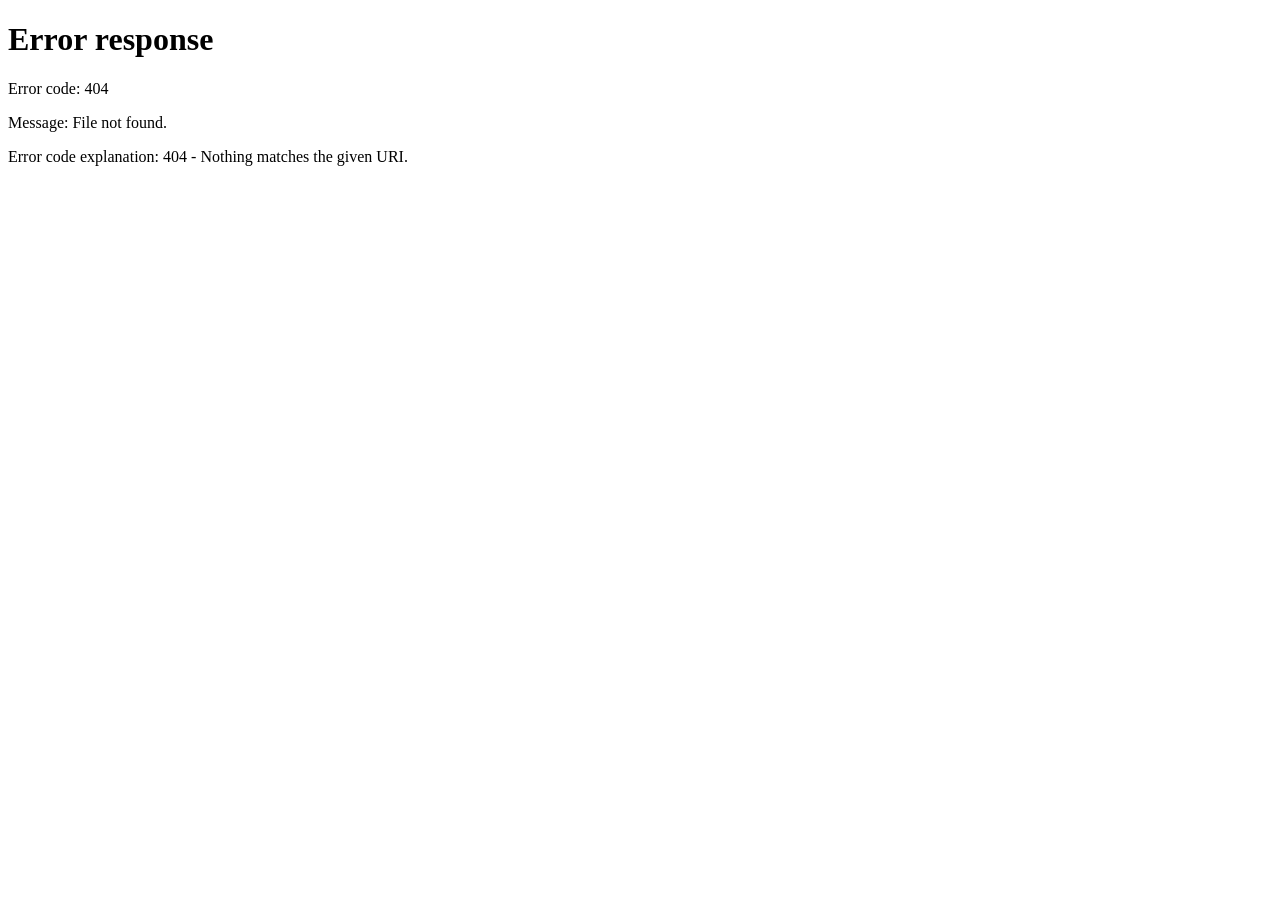
==== commit eb01a73e: "feat: add JWT-based user authentication Add email/password registration and login with JWT tokens (7" ====
--- a/frontend/catalog.html
+++ b/frontend/catalog.html
@@ -4,7 +4,7 @@
   <meta charset="UTF-8" />
   <meta name="viewport" content="width=device-width, initial-scale=1.0" />
   <title>Dev Portal</title>
-  <link rel="stylesheet" href="style.css?v=1.0.1" />
+  <link rel="stylesheet" href="style.css?v=1.1.0" />
 </head>
 <body>
 
@@ -23,6 +23,10 @@
     <div class="topnav-actions">
       <span class="refresh-indicator" id="refreshIndicator" title="Auto-refresh every 30s"></span>
       <button class="btn btn-primary" id="addServiceBtn">+ Add Service</button>
+      <div class="topnav-user">
+        <span class="topnav-username" id="currentUser"></span>
+        <button class="btn btn-ghost" onclick="logout()">Logout</button>
+      </div>
     </div>
   </header>
 
@@ -203,6 +207,7 @@
   <!-- ======= TOAST ======= -->
   <div class="toast-container" id="toastContainer"></div>
 
-  <script src="app.js?v=1.0.1"></script>
+  <script src="auth.js?v=1.1.0"></script>
+  <script src="app.js?v=1.1.0"></script>
 </body>
 </html>
--- a/frontend/style.css
+++ b/frontend/style.css
@@ -1681,3 +1681,127 @@
   .landing-cta-actions { flex-direction: column; align-items: stretch; }
   .landing-cta-actions .landing-btn { justify-content: center; }
 }
+
+
+/* =============================================
+   Auth / Login Page
+   ============================================= */
+.auth-page {
+  min-height: 100vh;
+  display: flex;
+  flex-direction: column;
+  align-items: center;
+  justify-content: center;
+  background: var(--color-bg);
+  padding: 24px;
+}
+
+.auth-brand {
+  display: flex;
+  align-items: center;
+  gap: 10px;
+  margin-bottom: 32px;
+  text-decoration: none;
+  color: var(--color-text);
+}
+.auth-brand:hover { text-decoration: none; }
+.auth-brand-name {
+  font-size: 20px;
+  font-weight: 700;
+  letter-spacing: -0.3px;
+}
+
+.auth-card {
+  background: var(--color-surface);
+  border: 1px solid var(--color-border);
+  border-radius: var(--radius-lg);
+  box-shadow: var(--shadow-modal);
+  width: 100%;
+  max-width: 400px;
+  overflow: hidden;
+}
+
+.auth-tabs {
+  display: flex;
+  border-bottom: 1px solid var(--color-border);
+}
+.auth-tab {
+  flex: 1;
+  padding: 14px 16px;
+  text-align: center;
+  font-weight: 600;
+  font-size: 14px;
+  color: var(--color-text-muted);
+  background: none;
+  border: none;
+  border-bottom: 2px solid transparent;
+  cursor: pointer;
+  transition: color var(--transition), border-color var(--transition);
+}
+.auth-tab:hover { color: var(--color-text); }
+.auth-tab.active {
+  color: var(--color-primary);
+  border-bottom-color: var(--color-primary);
+}
+
+.auth-form {
+  padding: 24px;
+  display: flex;
+  flex-direction: column;
+  gap: 16px;
+}
+.auth-form .form-group {
+  display: flex;
+  flex-direction: column;
+  gap: 6px;
+}
+.auth-form label {
+  font-size: 13px;
+  font-weight: 500;
+  color: var(--color-text-muted);
+}
+.auth-form input {
+  padding: 10px 12px;
+  background: var(--color-bg);
+  border: 1px solid var(--color-border);
+  border-radius: var(--radius);
+  color: var(--color-text);
+  font-size: 14px;
+  transition: border-color var(--transition);
+}
+.auth-form input:focus {
+  outline: none;
+  border-color: var(--color-primary);
+}
+.auth-form .btn {
+  margin-top: 4px;
+  padding: 12px;
+  font-size: 14px;
+  font-weight: 600;
+}
+.auth-form .hint {
+  font-size: 12px;
+  color: var(--color-text-faint);
+}
+.auth-error {
+  background: rgba(239, 68, 68, 0.1);
+  border: 1px solid rgba(239, 68, 68, 0.3);
+  color: var(--color-danger);
+  padding: 10px 12px;
+  border-radius: var(--radius);
+  font-size: 13px;
+  display: none;
+}
+.auth-error.visible { display: block; }
+
+.topnav-user {
+  display: flex;
+  align-items: center;
+  gap: 10px;
+  color: var(--color-text-muted);
+  font-size: 13px;
+}
+.topnav-username {
+  font-weight: 500;
+  color: var(--color-text);
+}
